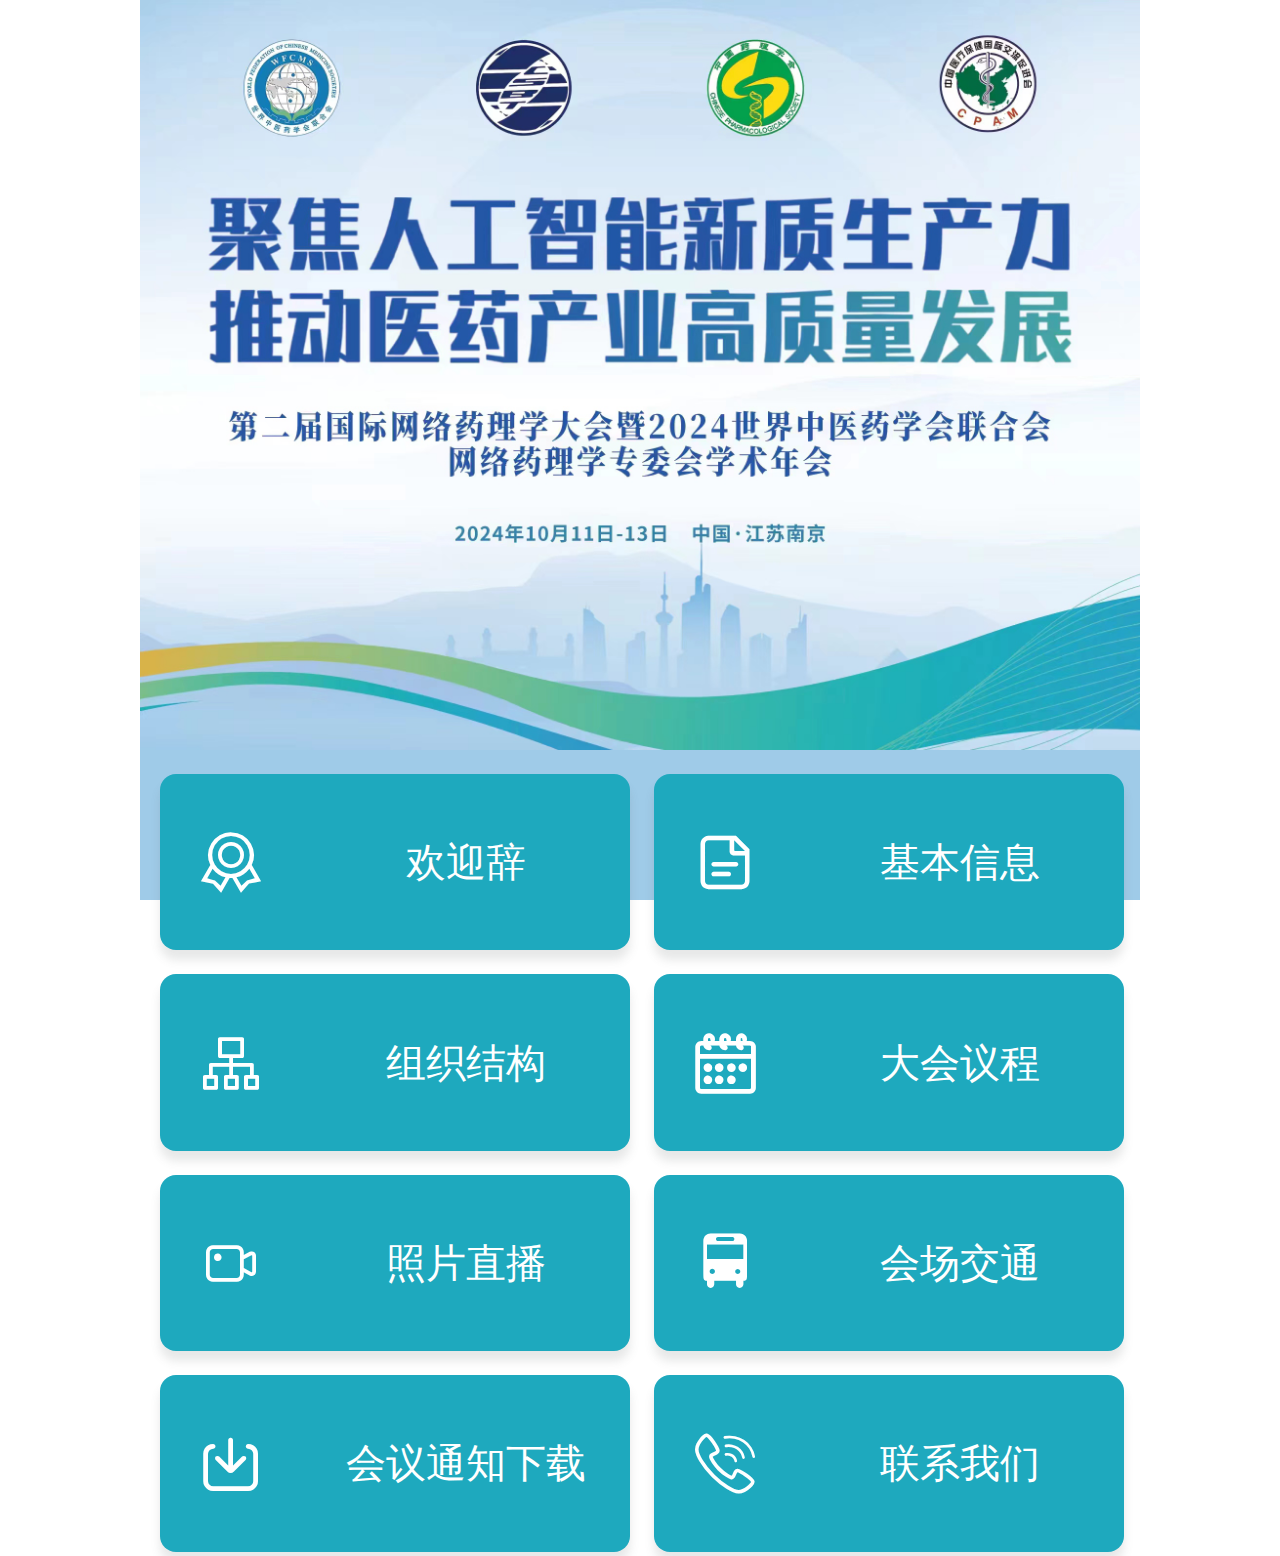
==== index.html @ d2d88311 "first commit" ====
<!DOCTYPE html>
<html lang="en">
<head>
    <meta charset="UTF-8">
    <meta name="viewport" content="width=device-width, initial-scale=1.0">
    <title>首页</title>
    <link rel="stylesheet" href="./source/css/main.css">
    <link rel="stylesheet" href="./source/css/iconfont.css">
    <style>
        #main {
            background-color: #9fcbe8;
        }
        #btn-lists {
            margin-left: 20px;
        }
        .btn:nth-child(2n) {
            margin-left: 20px;
        }
        .btn {
            position: relative;
            display: inline-block;
            width: calc(50% - 20px);
            height: 0;
            margin-top: 20px;
            padding-bottom: 18%;
            color: white;
            font-size: 2.5em;
            font-weight: 500;
            border-radius: 16px;
            background-color: #1ea9be;
            box-shadow: rgba(96, 98, 100, 0.15) 0 10px 10px;
        }
        .btn-content {
            position: absolute;
            top: 50%;
            transform: translateY(-50%);
            width: 100%;
        }
        .icon {
            display: inline-block;
            vertical-align: middle;
            font-size: 1.5em;
            width: 30%;
            text-align: center;
        }
        .btn-txt {
            display: inline-block;
            vertical-align: middle;
            width: 70%;
            text-align: center;
        }
    </style>
</head>
<body>
    <div id="main">
        <img src="./source/images/main.jpg" alt="" width="100%">
        <div id="btn-lists">
            <div class="btn" data-tag="welcome"><div class="btn-content"><span class="icon iconfont icon-welcome"></span><span class="btn-txt">欢迎辞</span></div></div>
            <div class="btn" data-tag="baseInfo"><div class="btn-content"><span class="icon iconfont icon-baseInfo"></span><span class="btn-txt">基本信息</span></div></div>
            <div class="btn" data-tag="organization"><div class="btn-content"><span class="icon iconfont icon-organization"></span><span class="btn-txt">组织结构</span></div></div>
            <div class="btn" data-tag="agenda"><div class="btn-content"><span class="icon iconfont icon-schedule"></span><span class="btn-txt">大会议程</span></div></div>
            <div class="btn" data-tag="pictureLive"><div class="btn-content"><span class="icon iconfont icon-live"></span><span class="btn-txt">照片直播</span></div></div>
            <div class="btn" data-tag="traffic"><div class="btn-content"><span class="icon iconfont icon-traffic"></span><span class="btn-txt">会场交通</span></div></div>
            <div class="btn" data-tag="download"><div class="btn-content"><span class="icon iconfont icon-download"></span><span class="btn-txt">会议通知下载</span></div></div>
            <div class="btn" data-tag="contact"><div class="btn-content"><span class="icon iconfont icon-contact"></span><span class="btn-txt">联系我们</span></div></div>
        </div>
    </div>

    <script>
        let btns = document.getElementsByClassName('btn');
        for(let btn of btns) {
            btn.addEventListener('click', () => {
                let menus = ['pictureLive', 'traffic', 'download']
                if (!menus.includes(btn.dataset.tag)) {
                    location.href = `./source/pages/${btn.dataset.tag}.html`;
                }
                if (btn.dataset.tag === 'download') {
                    let link = document.createElement('a');
                    link.href = './source/notice.docx';
                    link.download = '第二届国际网络药理学大会会议通知(第三轮通知)-2401003';
                    link.target = '_blank';
                    link.click();
                }
            })
        }
    </script>
</body>
</html>
---- source/css/main.css ----
* {
    margin: 0;
    padding: 0;
}
html {
    width: 100%;
    height: 100%;
}
body {
    width: 100%;
    height: 100%;
    font-size: 16px;
}
#main {
    position: relative;
    height: 100%;
    width: 100%;
    max-width: 1000px;
    margin-left: 50%;
    transform: translateX(-50%);
}
li {
    text-decoration: none;
}
#content {
    position: relative;
    top: 98px;
    padding: 20px;
    margin: 0 0 0 20px;
    background-color: #f0f5fc;
}
#line {
    position: relative;
    top: 98px;
    width: 70%;
    border-bottom: 1px solid #F4D88D;
    margin-top: 7px;
    margin-left: auto;
    box-sizing: border-box;
    height: 1px;
}

#header {
    position: fixed;
    top: 0;
    padding: 20px 0 20px 20px;
    display: flex;
    width: 100%;
    align-items: center;
    justify-content: space-between;
    background-color: #1b98ab;
    color: white;
    z-index: 12;
}
#header-title {
    display: flex;
    font-size: 24px;
    font-weight: 600;
    align-items: center;
}
#header-title > div {
    margin-right: 6px;
}
#content header {
    font-size: 30px;
    padding: 10px;
    margin-left: -40px;
    background: linear-gradient(to right,#4e8be0,transparent 90%);
    color: white;
    margin-bottom: 10px;
}
#content p {
    text-indent: 2em;
    line-height: 1.5;
}
#menu {
    display: none;
    position: fixed;
    left: 0;
    top: 0;
    width: 240px;
    height: 100%;
    padding-top: 78px;
    background-color: white;
    list-style-type: none;
    z-index: 11;
    animation-duration: .5s;
    animation-fill-mode: both;
    animation-name: fadeInLeft;
}
#menu li {
    font-size: 24px;
    padding: 10px;
    margin-bottom: 10px;
}
#mask {
    display: none;
    height: 100%;
    width: 100%;
    position: absolute;
    left: 0;
    right: 0;
    background-color: black;
    z-index: 10;
    animation-duration: .5s;
    animation-fill-mode: both;
    animation-name: maskDisplay;
}
.menu-active {
    color: white;
    background: linear-gradient(to right, #4bbacb, transparent 90%);
}
.btn {
    cursor: pointer;
}

@keyframes fadeInLeft {
    from {
        transform: translate3d(-100%, 0, 0);
    }

    to {
        transform: none;
    }
}

@keyframes maskDisplay {
    from {
        opacity: 0;
    }

    to {
        opacity: .3;
    }
}
---- source/css/iconfont.css ----
@font-face {
  font-family: "iconfont"; /* Project id  */
  src: url('iconfont.ttf?t=1728119183581') format('truetype');
}

.iconfont {
  font-family: "iconfont" !important;
  font-size: 16px;
  font-style: normal;
  -webkit-font-smoothing: antialiased;
  -moz-osx-font-smoothing: grayscale;
}

.icon-traffic:before {
  content: "\f01f2";
}

.icon-menu:before {
  content: "\e605";
}

.icon-contact:before {
  content: "\e675";
}

.icon-download:before {
  content: "\e60d";
}

.icon-baseInfo:before {
  content: "\e659";
}

.icon-organization:before {
  content: "\ebd8";
}

.icon-schedule:before {
  content: "\e671";
}

.icon-welcome:before {
  content: "\e626";
}

.icon-live:before {
  content: "\e8c1";
}

.icon-home:before {
  content: "\e669";
}

.icon-close:before {
  content: "\e61e";
}
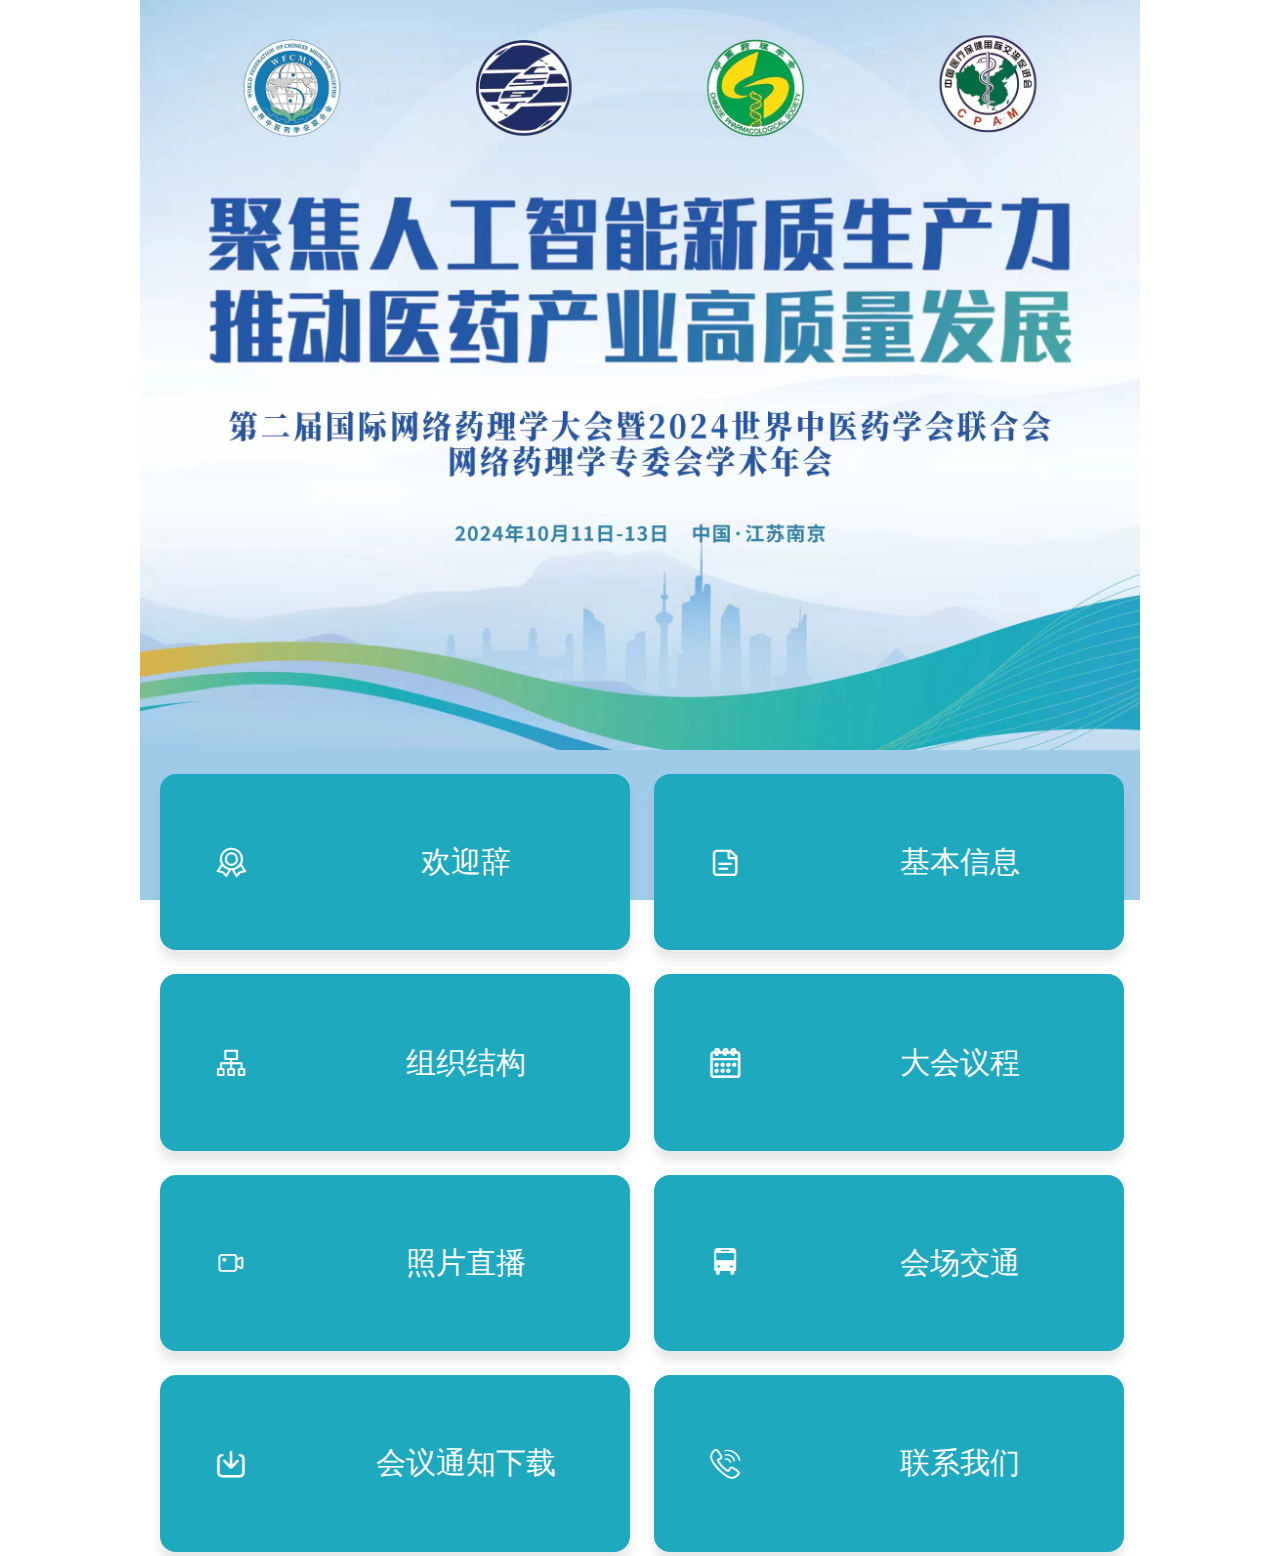
==== commit d5ec46a0: "Update index.html" ====
--- a/index.html
+++ b/index.html
@@ -24,7 +24,7 @@
             margin-top: 20px;
             padding-bottom: 18%;
             color: white;
-            font-size: 2.5em;
+            font-size: 30px;
             font-weight: 500;
             border-radius: 16px;
             background-color: #1ea9be;
@@ -39,7 +39,7 @@
         .icon {
             display: inline-block;
             vertical-align: middle;
-            font-size: 1.5em;
+            font-size: 30px;
             width: 30%;
             text-align: center;
         }
@@ -76,7 +76,7 @@
                 }
                 if (btn.dataset.tag === 'download') {
                     let link = document.createElement('a');
-                    link.href = './source/notice.docx';
+                    link.href = '/BestElliottWood/mettingWeb/edit/master/source/notice.docx';
                     link.download = '第二届国际网络药理学大会会议通知(第三轮通知)-2401003';
                     link.target = '_blank';
                     link.click();
@@ -85,4 +85,4 @@
         }
     </script>
 </body>
-</html>+</html>
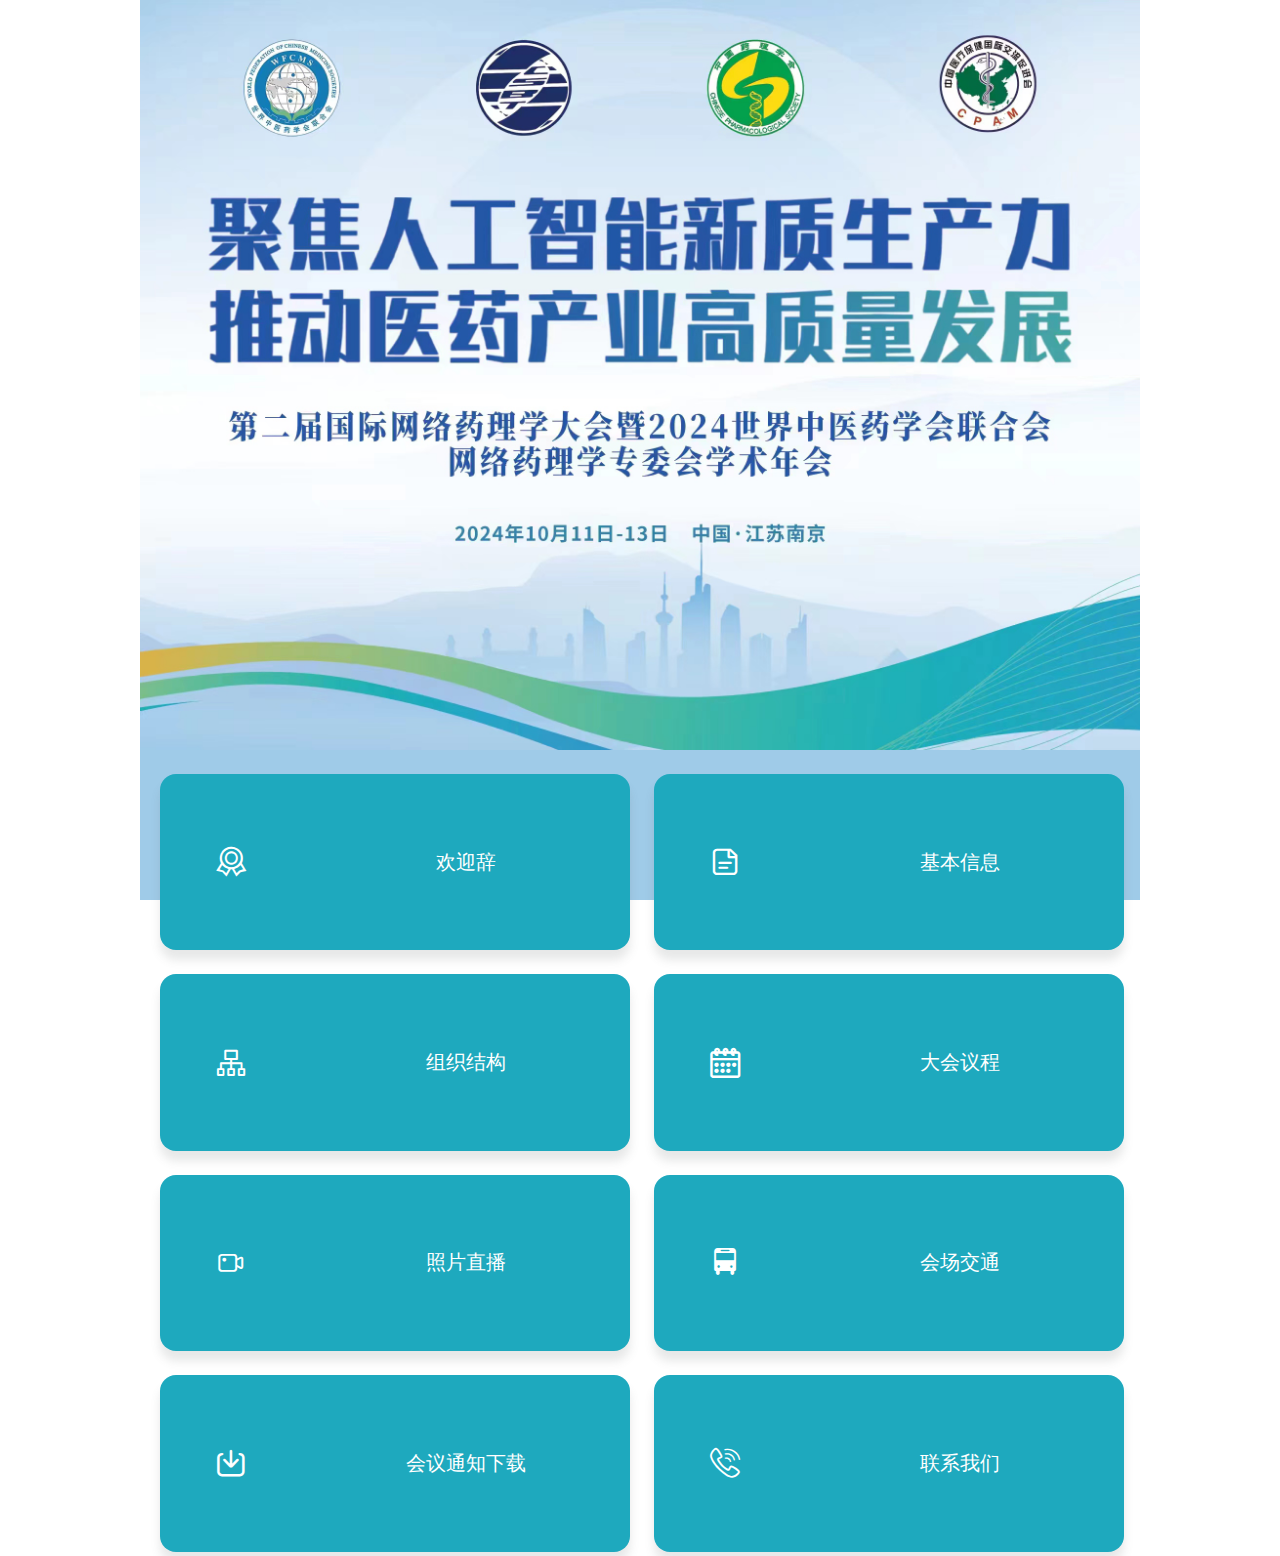
==== commit eefa0f1a: "Update index.html" ====
--- a/index.html
+++ b/index.html
@@ -24,7 +24,7 @@
             margin-top: 20px;
             padding-bottom: 18%;
             color: white;
-            font-size: 30px;
+            font-size: 20px;
             font-weight: 500;
             border-radius: 16px;
             background-color: #1ea9be;
